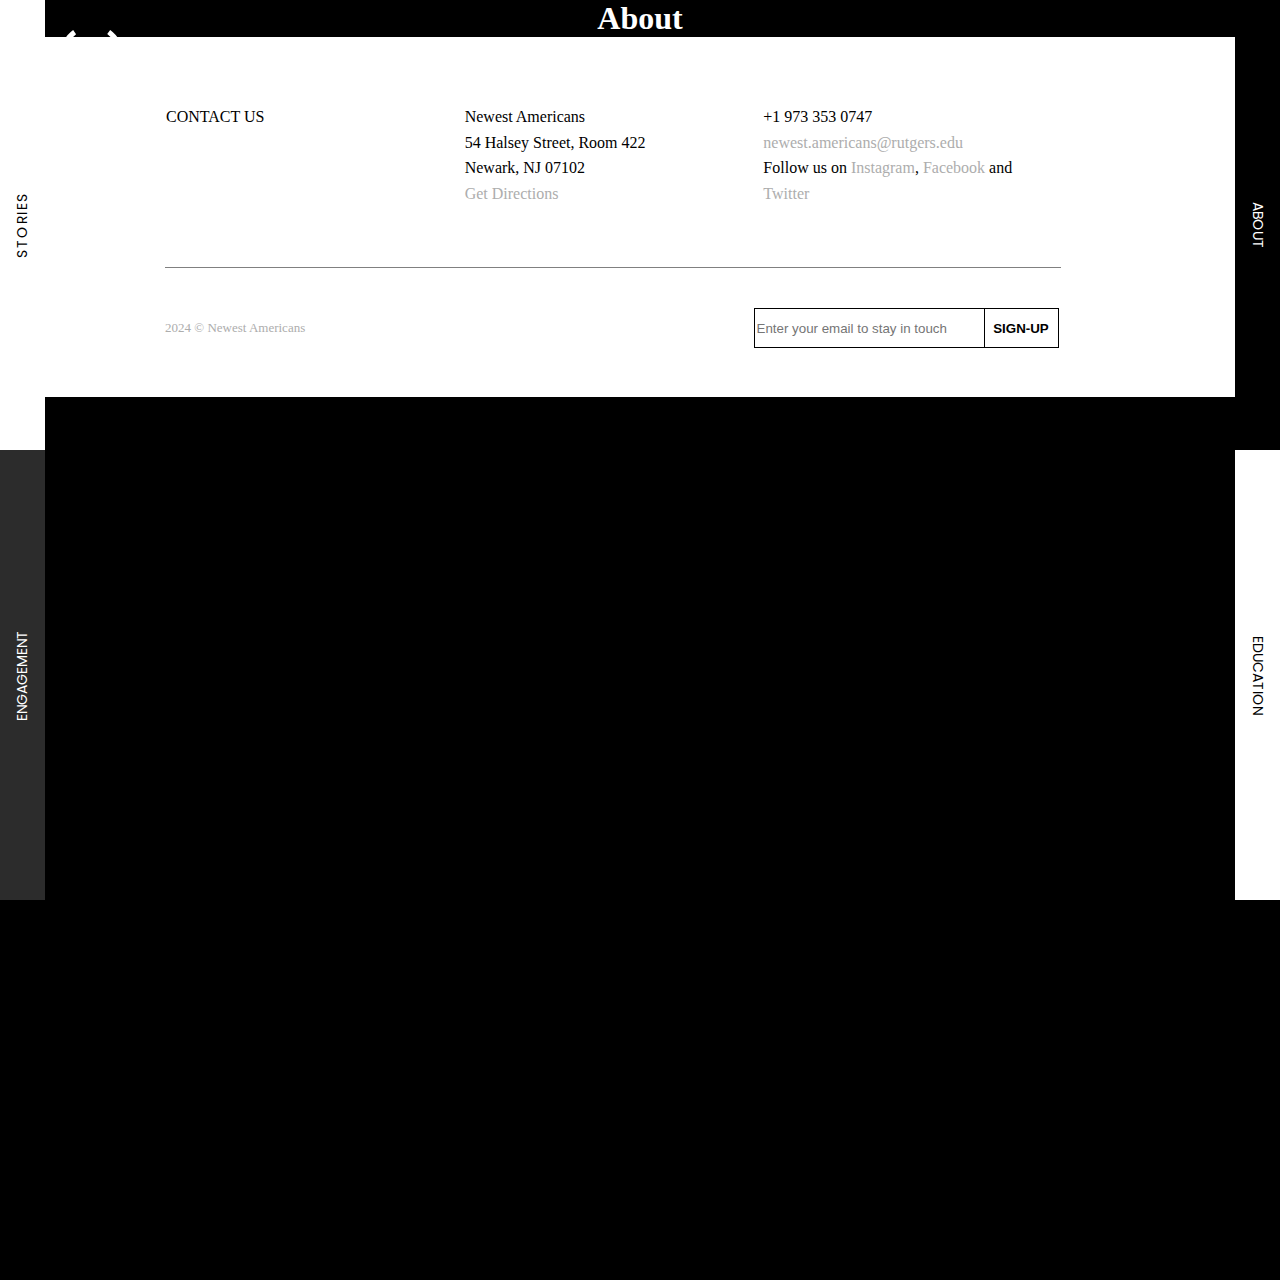
==== about.html @ 7ba8bd12 "added social media icons on 4 pages" ====
<!DOCTYPE html>
<html lang="en">
<head>
    <meta charset="UTF-8">
    <meta name="viewport" content="width=device-width, initial-scale=1.0">
    <link rel="preconnect" href="https://fonts.googleapis.com">
<link rel="preconnect" href="https://fonts.gstatic.com" crossorigin>
<link href="https://fonts.googleapis.com/css2?family=Geologica:wght@200&family=Poppins:wght@500&display=swap" rel="stylesheet">
    <link rel="stylesheet" href="about.css" />
    <title>About</title>
</head>
<body>
    <a href="index.html"><div class="branding"><svg xmlns="http://www.w3.org/2000/svg" viewBox="0 0 265 69">
        <path class="logo-fill" d="M13.32,34.41A28.54,28.54,0,0,0,20,52.54V34.08h0V30.72H13.32v3.39h0v.29Z"></path>
        <path class="logo-fill" d="M23.41,55.92a28.33,28.33,0,0,0,6.72,4.26V24H23.41Z"></path>
        <path class="logo-fill" d="M33.5,61.47a28.59,28.59,0,0,0,6.72,1.21V13.87H33.5Z"></path>
        <path class="logo-fill" d="M43.59,62.68a28.17,28.17,0,0,0,6.72-1.2V20.65H43.59Z"></path>
        <path class="logo-fill" d="M53.67,60.21A28.44,28.44,0,0,0,60.4,56V17.25H53.67Z"></path>
        <path class="logo-fill" d="M70.54,34.1H63.82V52.54a28.46,28.46,0,0,0,6.73-18.42C70.55,34,70.54,34.22,70.54,34.1Z"></path>
        <path class="logo-fill" d="M17.44.05a42,42,0,0,0-.05,68.1l3.93-5.45a35.29,35.29,0,0,1,0-57.21Z"></path>
        <path class="logo-fill" d="M66.51,0,62.59,5.45a35.28,35.28,0,0,1,0,57.3l3.92,5.45a42,42,0,0,0,0-68.2Z"></path>
        <polygon class="logo-fill site-title" points="98.93 16.5 100.99 20.44 106.3 30.09 110.28 30.09 110.28 6.02 105.62 6.02 105.62 19.83 103.66 15.89 98.5 6.02 94.19 6.02 94.19 30.09 98.93 30.09 98.93 16.5"></polygon>
        <polygon class="logo-fill site-title" points="129 25.57 120.76 25.57 120.76 19.54 126.43 19.54 126.43 15.63 120.76 15.63 120.76 10.36 129 10.36 129 6.02 115.59 6.02 115.59 30.09 129 30.09 129 25.57"></polygon>
        <polygon class="logo-fill site-title" points="149.71 21.78 146.82 6.02 142.81 6.02 139.77 21.78 137.17 6.02 132.03 6.02 137.06 30.09 141.65 30.09 144.61 16.03 147.47 30.09 152.09 30.09 157.15 6.02 152.38 6.02 149.71 21.78"></polygon>
        <polygon class="logo-fill site-title" points="174.21 25.57 165.97 25.57 165.97 19.54 171.65 19.54 171.65 15.63 165.97 15.63 165.97 10.36 174.21 10.36 174.21 6.02 160.8 6.02 160.8 30.09 174.21 30.09 174.21 25.57"></polygon>
        <path class="logo-fill site-title" d="M193.37,23.41c0-3.51-2.35-5.39-5.71-7.23-3.07-1.59-4.45-2.53-4.45-4.23a2.29,2.29,0,0,1,2.5-2.39,2.61,2.61,0,0,1,2.71,2.89v.76h4.66v-1c0-3.83-2.93-6.8-7.33-6.8-4.92,0-7.56,3.33-7.56,7s3.07,5.61,6,7.16,4.16,2.49,4.16,4.23a2.47,2.47,0,0,1-2.75,2.71c-1.88,0-2.89-1.08-2.89-3.11v-.79h-4.73v1.22c0,4.12,3,6.84,7.73,6.84S193.37,27.31,193.37,23.41Z"></path>
        <polygon class="logo-fill site-title" points="211.73 6.02 196.19 6.02 196.19 10.43 201.39 10.43 201.39 30.09 206.56 30.09 206.56 10.43 211.73 10.43 211.73 6.02"></polygon>
        <path class="logo-fill site-title" d="M99.83,38.44,94.19,62.51H99l1-4.77h5l1,4.77h5.17l-5.6-24.07Zm1,15.47,1.84-8.79,1.7,8.79Z"></path>
        <polygon class="logo-fill site-title" points="126.51 50.69 125.6 54.92 124.73 50.69 121.84 38.44 114.9 38.44 114.9 62.51 119.53 62.51 119.53 45.45 120.69 50.91 123.43 62.51 127.3 62.51 130.19 50.91 131.38 45.45 131.38 62.51 136.26 62.51 136.26 38.44 129.36 38.44 126.51 50.69"></polygon>
        <polygon class="logo-fill site-title" points="141.54 62.51 154.95 62.51 154.95 57.99 146.71 57.99 146.71 51.96 152.38 51.96 152.38 48.05 146.71 48.05 146.71 42.77 154.95 42.77 154.95 38.44 141.54 38.44 141.54 62.51"></polygon>
        <path class="logo-fill site-title" d="M174.54,54.74a4.06,4.06,0,0,0-3.22-4,3.84,3.84,0,0,0,3.11-4v-2.6c0-3.47-2.35-5.71-6.25-5.71H159.5V62.51h5.17V52.68h2.79A2.09,2.09,0,0,1,169.59,55V59c0,2.24.79,3.68,2.89,3.68h3.07V61.14a3.06,3.06,0,0,1-1-2.46ZM169.44,47a1.86,1.86,0,0,1-2.06,2.13h-2.71V42.49h2.93c1.34,0,1.84.75,1.84,1.95Z"></path>
        <rect class="logo-fill site-title" x="179.6" y="38.44" width="5.17" height="24.07"></rect>
        <path class="logo-fill site-title" d="M197.89,37.82c-5.1,0-8.06,3.29-8.06,7.45V55.68c0,4.15,3,7.44,8.06,7.44s7.59-3,7.59-7V53.76h-4.63V56a2.9,2.9,0,0,1-5.78.11V44.87a2.9,2.9,0,0,1,5.78.07v2.24h4.63V44.84C205.48,40.82,202.91,37.82,197.89,37.82Z"></path>
        <path class="logo-fill site-title" d="M213.86,38.44l-5.64,24.07h4.84l1-4.77h5l1,4.77h5.16l-5.6-24.07Zm1,15.47,1.85-8.79,1.7,8.79Z"></path>
        <polygon class="logo-fill site-title" points="240.35 52.24 238.4 48.3 233.23 38.44 228.93 38.44 228.93 62.51 233.66 62.51 233.66 48.92 235.72 52.86 241.04 62.51 245.01 62.51 245.01 38.44 240.35 38.44 240.35 52.24"></polygon>
        <path class="logo-fill site-title" d="M259.29,48.59c-3.07-1.59-4.45-2.53-4.45-4.22a2.29,2.29,0,0,1,2.5-2.39,2.61,2.61,0,0,1,2.71,2.89v.76h4.66v-1c0-3.83-2.93-6.79-7.34-6.79-4.91,0-7.55,3.32-7.55,7s3.07,5.6,6,7.16,4.16,2.49,4.16,4.23A2.47,2.47,0,0,1,257.19,59c-1.88,0-2.89-1.09-2.89-3.11v-.8h-4.73v1.23c0,4.12,3,6.83,7.73,6.83s7.7-3.39,7.7-7.3C265,52.32,262.65,50.44,259.29,48.59Z"></path>
    </svg></div></a>
    <div class="social">
        <div>
            <svg class='social-svg' xmlns="http://www.w3.org/2000/svg" xmlns:xlink="http://www.w3.org/1999/xlink" x="0px" y="0px"
	         viewBox="0 0 56.7 56.7">
            <g>
	        <path d="M28.2,16.7c-7,0-12.8,5.7-12.8,12.8s5.7,12.8,12.8,12.8S41,36.5,41,29.5S35.2,16.7,28.2,16.7z M28.2,37.7
		    c-4.5,0-8.2-3.7-8.2-8.2s3.7-8.2,8.2-8.2s8.2,3.7,8.2,8.2S32.7,37.7,28.2,37.7z" fill=""/>
	        <circle cx="41.5" cy="16.4" r="2.9"/>
	        <path d="M49,8.9c-2.6-2.7-6.3-4.1-10.5-4.1H17.9c-8.7,0-14.5,5.8-14.5,14.5v20.5c0,4.3,1.4,8,4.2,10.7c2.7,2.6,6.3,3.9,10.4,3.9
		    h20.4c4.3,0,7.9-1.4,10.5-3.9c2.7-2.6,4.1-6.3,4.1-10.6V19.3C53,15.1,51.6,11.5,49,8.9z M48.6,39.9c0,3.1-1.1,5.6-2.9,7.3
		    s-4.3,2.6-7.3,2.6H18c-3,0-5.5-0.9-7.3-2.6C8.9,45.4,8,42.9,8,39.8V19.3c0-3,0.9-5.5,2.7-7.3c1.7-1.7,4.3-2.6,7.3-2.6h20.6
		    c3,0,5.5,0.9,7.3,2.7c1.7,1.8,2.7,4.3,2.7,7.2V39.9L48.6,39.9z"/>
            </g>
            </svg>

        </div>
        <div>
            <svg class='social-svg' xmlns="http://www.w3.org/2000/svg" x="0px" y="0px" width="30" height="30" viewBox="0 0 30 30">
                <path d="M28,6.937c-0.957,0.425-1.985,0.711-3.064,0.84c1.102-0.66,1.947-1.705,2.345-2.951c-1.03,0.611-2.172,1.055-3.388,1.295 c-0.973-1.037-2.359-1.685-3.893-1.685c-2.946,0-5.334,2.389-5.334,5.334c0,0.418,0.048,0.826,0.138,1.215 c-4.433-0.222-8.363-2.346-10.995-5.574C3.351,6.199,3.088,7.115,3.088,8.094c0,1.85,0.941,3.483,2.372,4.439 c-0.874-0.028-1.697-0.268-2.416-0.667c0,0.023,0,0.044,0,0.067c0,2.585,1.838,4.741,4.279,5.23 c-0.447,0.122-0.919,0.187-1.406,0.187c-0.343,0-0.678-0.034-1.003-0.095c0.679,2.119,2.649,3.662,4.983,3.705 c-1.825,1.431-4.125,2.284-6.625,2.284c-0.43,0-0.855-0.025-1.273-0.075c2.361,1.513,5.164,2.396,8.177,2.396 c9.812,0,15.176-8.128,15.176-15.177c0-0.231-0.005-0.461-0.015-0.69C26.38,8.945,27.285,8.006,28,6.937z"></path>
            </svg>
        </div>
        <div>
            <svg class='social-svg' xmlns="http://www.w3.org/2000/svg" x="0px" y="0px" width="30" height="30" viewBox="0 0 50 50">
                <path d="M41,4H9C6.24,4,4,6.24,4,9v32c0,2.76,2.24,5,5,5h32c2.76,0,5-2.24,5-5V9C46,6.24,43.76,4,41,4z M37,19h-2c-2.14,0-3,0.5-3,2 v3h5l-1,5h-4v15h-5V29h-4v-5h4v-3c0-4,2-7,6-7c2.9,0,4,1,4,1V19z"></path>
            </svg>
        </div>
        <div>
            <svg class='social-svg' xmlns="http://www.w3.org/2000/svg" x="0px" y="0px" width="30" height="30" viewBox="0 0 50 50">
                <path d="M 21 3 C 11.601563 3 4 10.601563 4 20 C 4 29.398438 11.601563 37 21 37 C 24.355469 37 27.460938 36.015625 30.09375 34.34375 L 42.375 46.625 L 46.625 42.375 L 34.5 30.28125 C 36.679688 27.421875 38 23.878906 38 20 C 38 10.601563 30.398438 3 21 3 Z M 21 7 C 28.199219 7 34 12.800781 34 20 C 34 27.199219 28.199219 33 21 33 C 13.800781 33 8 27.199219 8 20 C 8 12.800781 13.800781 7 21 7 Z"></path>
                </svg>
        </div>
        <div>
            <svg class='social-svg' viewBox="0 0 100 80" width="30" height="30">
                <rect width="100" height="20"></rect>
                <rect y="30" width="100" height="20"></rect>
                <rect y="60" width="100" height="20"></rect>
              </svg>
        </div>
    </div>
    <nav class="nav-left">
        <a class='aTab-hover' id='greyAside' href="engagement.html"><span class="side-text">Engagement</span></a>
        <a class='aTab-hover' href="stories.html"><span class="side-text">Stories</span></a>
    </nav>
    <nav class="nav-right">
        <a class='aTab-hover' href="about.html"><span class="side-text">About</span></a>
        <a class='aTab-hover' href="education.html"><span class="side-text">Education</span></a>
    </nav>
    <h1>About</h1>
    <footer>
        <div id="upper">
            <div><p class="upperText" id="contact">Contact Us</p></div>
            <div><p class="upperText">Newest Americans<br>54 Halsey Street, Room 422<br>Newark, NJ 07102<br><span class="footerLight">Get Directions</span></p></div>
            <div><p class="upperText">+1 973 353 0747<br><span class='footerLight'>newest.americans@rutgers.edu</span><br>Follow us on <span class="footerLight">Instagram</span>, <span class="footerLight">Facebook</span> and <span class="footerLight">Twitter</span></p></div>
        </div>
        <div id="lower">
            <p>2024 &copy; Newest Americans</p>
            <div class="inlineFooter">
                <input type="text" placeholder="Enter your email to stay in touch">
                <button type="button">Sign-up</button>
            </div>
        </div>
</footer>
</body>
</html>
---- about.css ----
html{
    padding:0;
    margin:0;
}

body{
    text-align:center;
    margin:0;
    padding:0;
    background-color: black;
}

h1{
    margin:0;
    color:white;
}

/* ------------------------------------   Logo ----------------------------------------------------------- */
.branding{
    width:200px;
    height:1250px;
    position:absolute;
    left:60px;
    top:30px;
}

svg{
    opacity:1;
    cursor:pointer;
    transition:1s;
    fill: white;
    /* mix-blend-mode: difference; */
}

.site-title{
    opacity:0;
    transition:.5s ease-in-out;
}

svg:hover > .site-title {
    display:block;
    opacity:1;
}

/* ---------------------------------------  Side Nav Tabs --------------------------------------------------*/

nav{
    position:fixed;
    display:flex;
    align-items:center;
    justify-content:center;
    width:45px;
    height:100%;
}
nav > a:nth-child(1){
    background:black;
    color:white;
}


.side-text{
    writing-mode: vertical-lr;
    /* border:1px solid red; */
    text-align: center;
    white-space:nowrap;
    text-transform: uppercase;
    font-size:14px;
    font-family:'Poppins', sans-serif;
    transition:.25s ease-out;
    letter-spacing: normal;
}

.aTab-hover:hover > .side-text{
    letter-spacing: 1.5px;
}

.nav-left{ 
    /* background:green; */
    flex-direction:column-reverse;
}

.nav-left > a > .side-text{
    transform: rotate(180deg);
}

.nav-right > a > .side-text{
    transform: rotate(0deg);
}


.nav-left > a, .nav-right > a{
    height:50%;
    width:100%;
    background:white;
    color:black;
    display:flex;
    align-items:center;
    justify-content:center;
    text-decoration: none;
}

.nav-right{
    /* background:blue; */
    flex-direction:column;
    right:0;
}

#greyAside{
    background:rgb(44, 44, 44);
}

/* ----------------------------------   Social Media Divs ------------------------------------------------*/

.social{
    position:absolute;
    /* z-index: 0;
    isolation:isolate; */
    display:flex;
    justify-content: space-between;
    flex-direction:row;
    right:80px;
    /* border:solid 1px green; */
    width:130px;
    padding:0;
    top:40px;
    background:none;
}

.social > div{
    /* border: 1px blue dashed; */
    list-style-type:none;
    width:25px;
    height:25px;
    cursor:pointer;
    /* background:red; */
}

.social-svg{
    /* border:yellow solid 1px; */
    position:fixed;
    z-index:1;
    width:25px;
    height:25px;
    /* background:green; */
    transform:translateX(-50%);
}


.social > div:nth-child(4){
    margin-left:20px;
    /* background:white; */
}

.social > div:nth-child(5){
    /* background:red; */
    display:none;
}


/*-----------------------------------------------------------------Footer-----------------------------------------------------*/
footer{
    background:white;
    width:100%;
    height:360px;
}

#upper{
    position:relative;
    /* background:red;
    border:1px green solid; */
    width:70%;
    height:130px;
    top:50px;
    left:165px;
    display:flex;
    flex-direction:row;
    justify-content: space-between;   
}

#upper > div{
    /* background:green; */
    width:100%;
    height:100%;
    border:white solid 1px;
}

.upperText{
    text-align: left;
    font-size:16px;
    line-height: 1.6;
}

#contact{
    text-transform: uppercase;
}

.footerLight{
    color:rgb(173, 173, 173);
}

#lower{
    height:120px;
    position:relative;
    top:100px;
    width:70%;
    display:flex;
    left:165px;
    align-items: center;
    border-top:solid 1px grey;
    justify-content: space-between;
}

#lower > p{
    font-size:13px;
    color:rgb(173, 173, 173);
}

.inlineFooter{
    border:none;
    width:310px;
    height:40px;
    padding:0;
    font-size:0;
}

input[type='text']{
    /* background:green; */
    height:36px;
    width:225px;
    border: solid 1px black;
    vertical-align: top;
    border-right:none;
}

.inlineFooter > button{
    height:40px;
    border-radius:0;
    background:white;
    cursor:pointer;
    box-shadow: none;
    border:none;
    border:1px solid black;
    width:75px;
    text-transform: uppercase;
    font-weight:bold;
    vertical-align: top; 
    transition-duration: .4s;
}

.inlineFooter > button:hover{
    color:white;
    background:black;
}

/* ---------------- Still need to figure out mobile sizing for section two ------------------- */
@media screen and (max-width:1199px){
    .mainHeadline{
        font-size:85px;
        /* border:green dashed 2px; */
        top:300px;
    }
}

@media screen and (max-width: 959px) {
    .mainHeadline{
        font-size:70px;
        /* border:blue solid 1px; */
        top:270px;
    }
    .subHeading{
        font-size:60px;
    }
    nav{
        display:none;
    }

    .social > div:nth-child(5){
        display:block;
    }
    .social{
        width:200px;
    }
}

@media screen and (max-width: 767px){
    .mainHeadline{
        font-size:50px;
        left:12%;
        line-height:50px;
        width:72%;
    }
    .subHeading{
        font-size:50px;
    }
}

@media screen and (max-width: 599px){
    .mainHeadline{
        font-size:35px;
        left:12%;
        line-height:35px;
        width:71%;
        top:330px;
    }
    .subHeading{
        font-size:50px;
        font-size:35px;
    }
}

@media screen and (max-width:300px) {
    .mainHeadline{
        left:10%;
        /* need to figure out how to make the text group be in center as page width links past it. */
    }
    
}
/* @media screen and (max-width: 450px) {
    #two{
        background-size:1460px 800px;
    }
} */
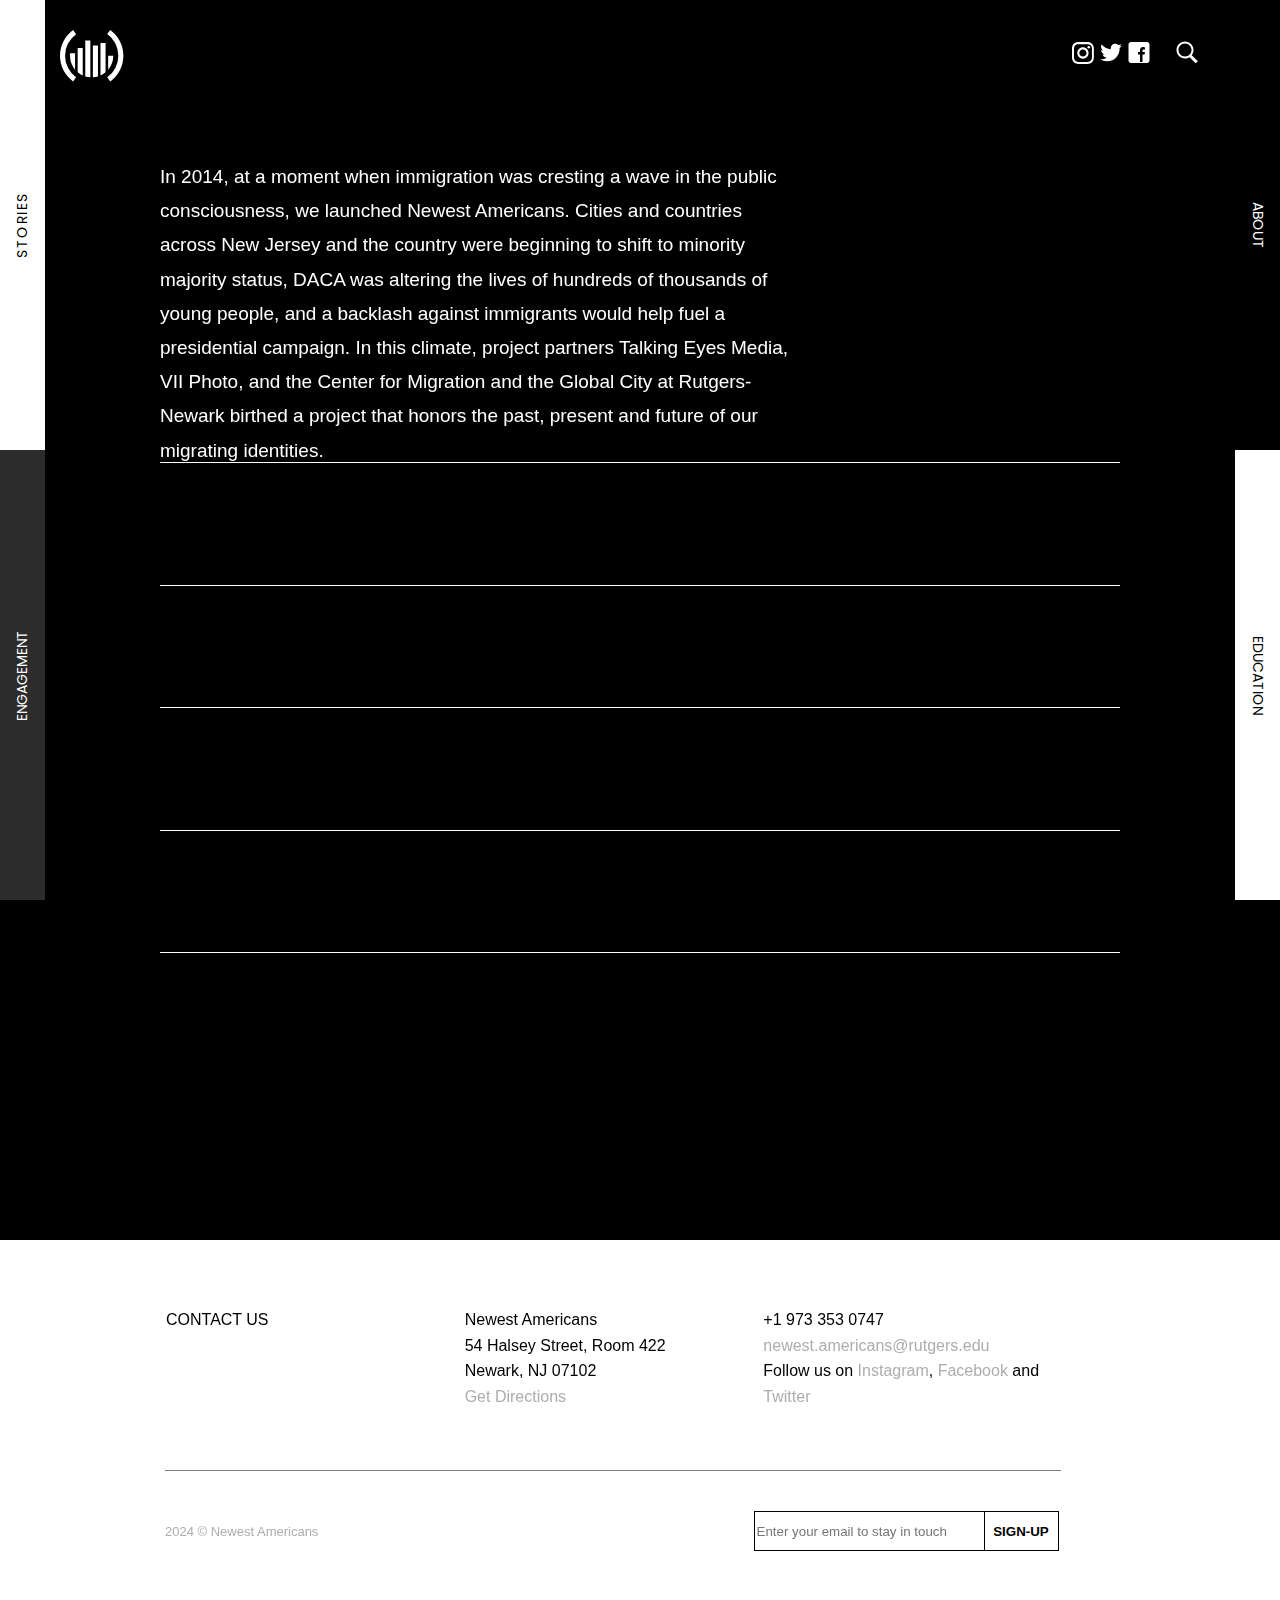
==== commit fa9f50cc: "started on about page" ====
--- a/about.html
+++ b/about.html
@@ -82,7 +82,22 @@
         <a class='aTab-hover' href="about.html"><span class="side-text">About</span></a>
         <a class='aTab-hover' href="education.html"><span class="side-text">Education</span></a>
     </nav>
-    <h1>About</h1>
+    <main>
+        <section>
+            <div id="soloTextSection">
+                <p id="soloText">In 2014, at a moment when immigration was cresting a wave in the public consciousness, we launched Newest Americans.
+                    Cities and countries across New Jersey and the country were beginning to shift to minority majority status, DACA was altering the lives of hundreds of thousands of young people, and a backlash against immigrants would help fuel a presidential campaign. 
+                    In this climate, project partners Talking Eyes Media, VII Photo, and the Center for Migration and the Global City at Rutgers-Newark birthed a project that honors the past, present and future of our migrating identities. </p>
+            </div>
+            <div class="aboutFlex">
+                <div></div>
+                <div></div>
+                <div></div>
+                <div></div>
+                <div></div>
+            </div>
+        </section>
+    </main>
     <footer>
         <div id="upper">
             <div><p class="upperText" id="contact">Contact Us</p></div>
--- a/about.css
+++ b/about.css
@@ -1,6 +1,7 @@
 html{
     padding:0;
     margin:0;
+    font-family:'aktiv-grotesk', 'helvetica','Arial Narrow', 'sans-serif';
 }
 
 body{
@@ -19,7 +20,7 @@
 .branding{
     width:200px;
     height:1250px;
-    position:absolute;
+    position:fixed;
     left:60px;
     top:30px;
 }
@@ -156,10 +157,56 @@
     display:none;
 }
 
+/*---------------------------------------- Main ----------------------------------------------------*/
+main{
+    height:1200px;
+    position:relative;
+    top:160px;
+}
+
+section{
+    position:relative;
+    height:1000px;
+    /* border:red solid 1px; */
+    /* width:78%;
+    left:150px; */
+    /* margin:0 auto; */
+    width:calc(100% - 320px);
+    margin: 0 auto;
+}
+
+#soloTextSection{
+    /* background:green; */
+    width:66%;
+    /* border:yellow solid 1px; */
+    height:300px;
+}
+#soloText{
+    /* background:blue; */
+    color:white;
+    font-size:19px;
+    line-height:1.8;
+    text-align: left;
+    margin-top:0;  /*to be adjusted*/
+}
+
+.aboutFlex{
+    /* border: red solid 1px; */
+    display:flex;
+    flex-direction: column;
+    margin-top:2px;
+}
+
+.aboutFlex > div{
+    border-top:white 1px solid;
+    width:100%;
+    height:121.5px;
+}
 
 /*-----------------------------------------------------------------Footer-----------------------------------------------------*/
 footer{
     background:white;
+    margin-top:40px;
     width:100%;
     height:360px;
 }
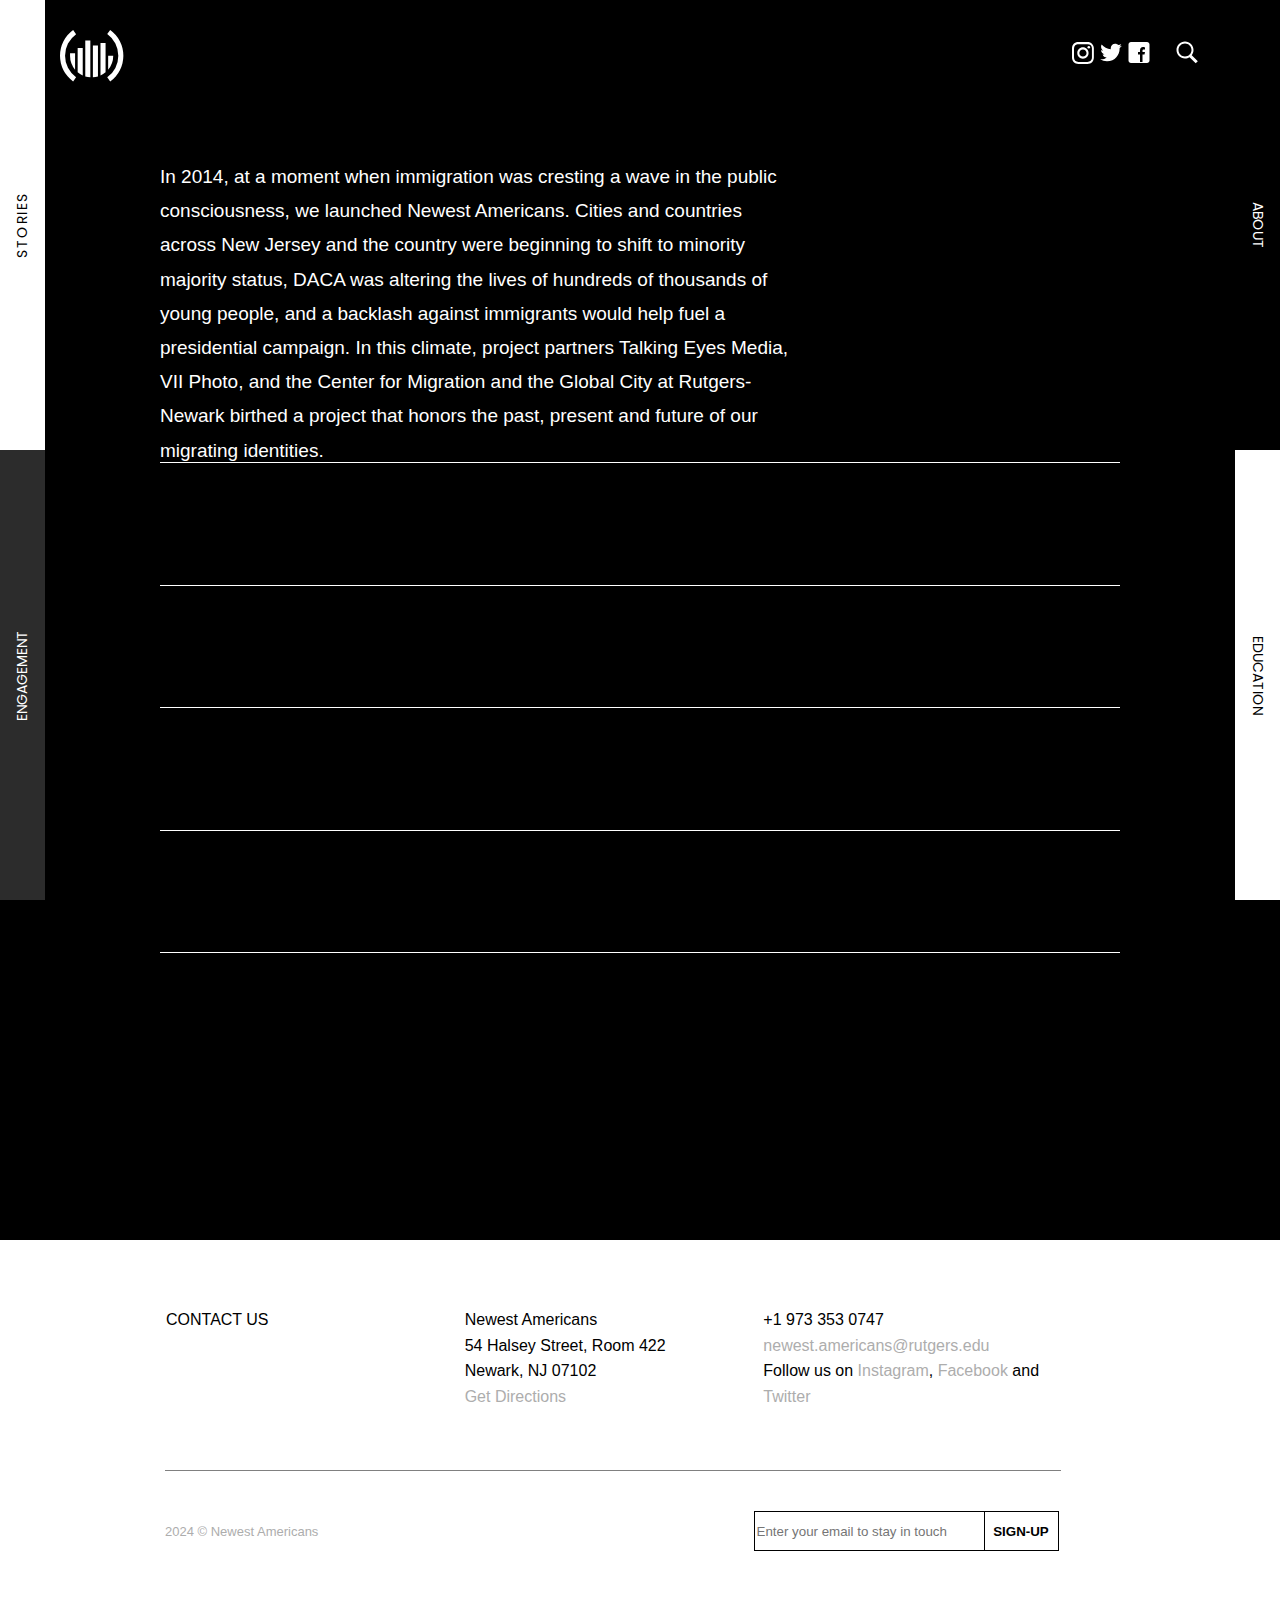
==== commit bf026cc3: "figured out how to make nav bars and logo in about page clickable" ====
--- a/about.html
+++ b/about.html
@@ -7,7 +7,7 @@
 <link rel="preconnect" href="https://fonts.gstatic.com" crossorigin>
 <link href="https://fonts.googleapis.com/css2?family=Geologica:wght@200&family=Poppins:wght@500&display=swap" rel="stylesheet">
     <link rel="stylesheet" href="about.css" />
-    <title>About</title>
+    <title>About | Newest American - not actual</title>
 </head>
 <body>
     <a href="index.html"><div class="branding"><svg xmlns="http://www.w3.org/2000/svg" viewBox="0 0 265 69">
--- a/about.css
+++ b/about.css
@@ -19,7 +19,7 @@
 /* ------------------------------------   Logo ----------------------------------------------------------- */
 .branding{
     width:200px;
-    height:1250px;
+    height:60px;
     position:fixed;
     left:60px;
     top:30px;
@@ -161,7 +161,8 @@
 main{
     height:1200px;
     position:relative;
-    top:160px;
+    /*Unless I make z-index -1, relative positioning makes the nav and logo svg unclicable*/
+    z-index:-1;
 }
 
 section{
@@ -173,6 +174,7 @@
     /* margin:0 auto; */
     width:calc(100% - 320px);
     margin: 0 auto;
+    top:160px;
 }
 
 #soloTextSection{
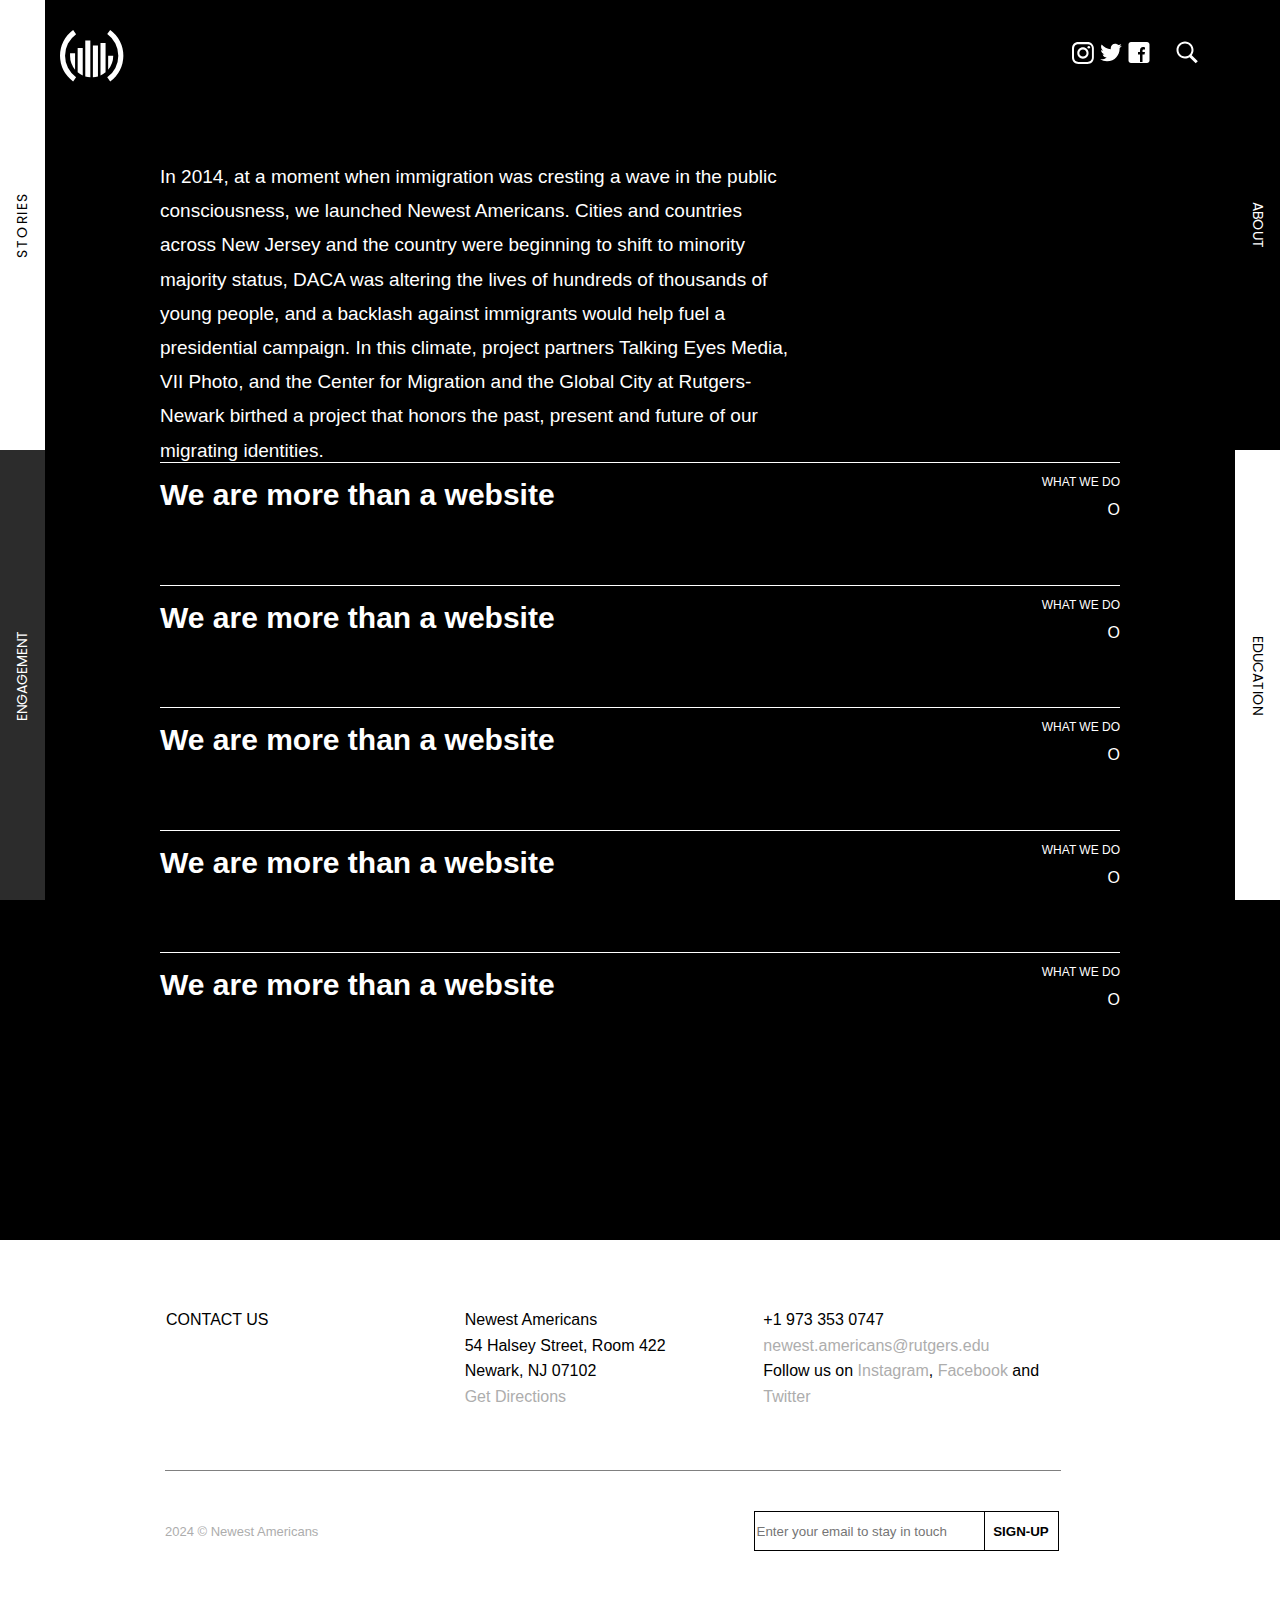
==== commit 2e4f05d8: "updated about page" ====
--- a/about.html
+++ b/about.html
@@ -90,11 +90,26 @@
                     In this climate, project partners Talking Eyes Media, VII Photo, and the Center for Migration and the Global City at Rutgers-Newark birthed a project that honors the past, present and future of our migrating identities. </p>
             </div>
             <div class="aboutFlex">
-                <div></div>
-                <div></div>
-                <div></div>
-                <div></div>
-                <div></div>
+                <div class="textBlock">
+                    <div><h2>We are more than a website</h2></div>
+                    <div class="rightSide"><p>What We Do</p><div>O</div></div>
+                </div>
+                <div class="textBlock">
+                    <div><h2>We are more than a website</h2></div>
+                    <div class="rightSide"><p>What We Do</p><div>O</div></div>
+                </div>
+                <div class="textBlock">
+                    <div><h2>We are more than a website</h2></div>
+                    <div class="rightSide"><p>What We Do</p><div>O</div></div>
+                </div>
+                <div class="textBlock">
+                    <div><h2>We are more than a website</h2></div>
+                    <div class="rightSide"><p>What We Do</p><div>O</div></div>
+                </div>
+                <div class="textBlock">
+                    <div><h2>We are more than a website</h2></div>
+                    <div class="rightSide"><p>What We Do</p><div>O</div></div>
+                </div>
             </div>
         </section>
     </main>
@@ -112,5 +127,6 @@
             </div>
         </div>
 </footer>
+<script src="navScript.js"></script>
 </body>
 </html>--- a/about.css
+++ b/about.css
@@ -9,6 +9,7 @@
     margin:0;
     padding:0;
     background-color: black;
+    
 }
 
 h1{
@@ -52,6 +53,7 @@
     justify-content:center;
     width:45px;
     height:100%;
+    transition: transform 0.3s ease-in-out;
 }
 nav > a:nth-child(1){
     background:black;
@@ -197,12 +199,28 @@
     display:flex;
     flex-direction: column;
     margin-top:2px;
-}
-
-.aboutFlex > div{
+    width:100%;
+    color:white;
+}
+
+
+.textBlock{
+    display:flex;
+    justify-content: space-between;
     border-top:white 1px solid;
-    width:100%;
     height:121.5px;
+}
+
+.textBlock > div > h2{
+    font-size:30px;
+    margin-top:15px;
+}
+.rightSide{
+    text-align: right;
+}
+.rightSide > p{
+    font-size:12px;
+    text-transform: uppercase;
 }
 
 /*-----------------------------------------------------------------Footer-----------------------------------------------------*/
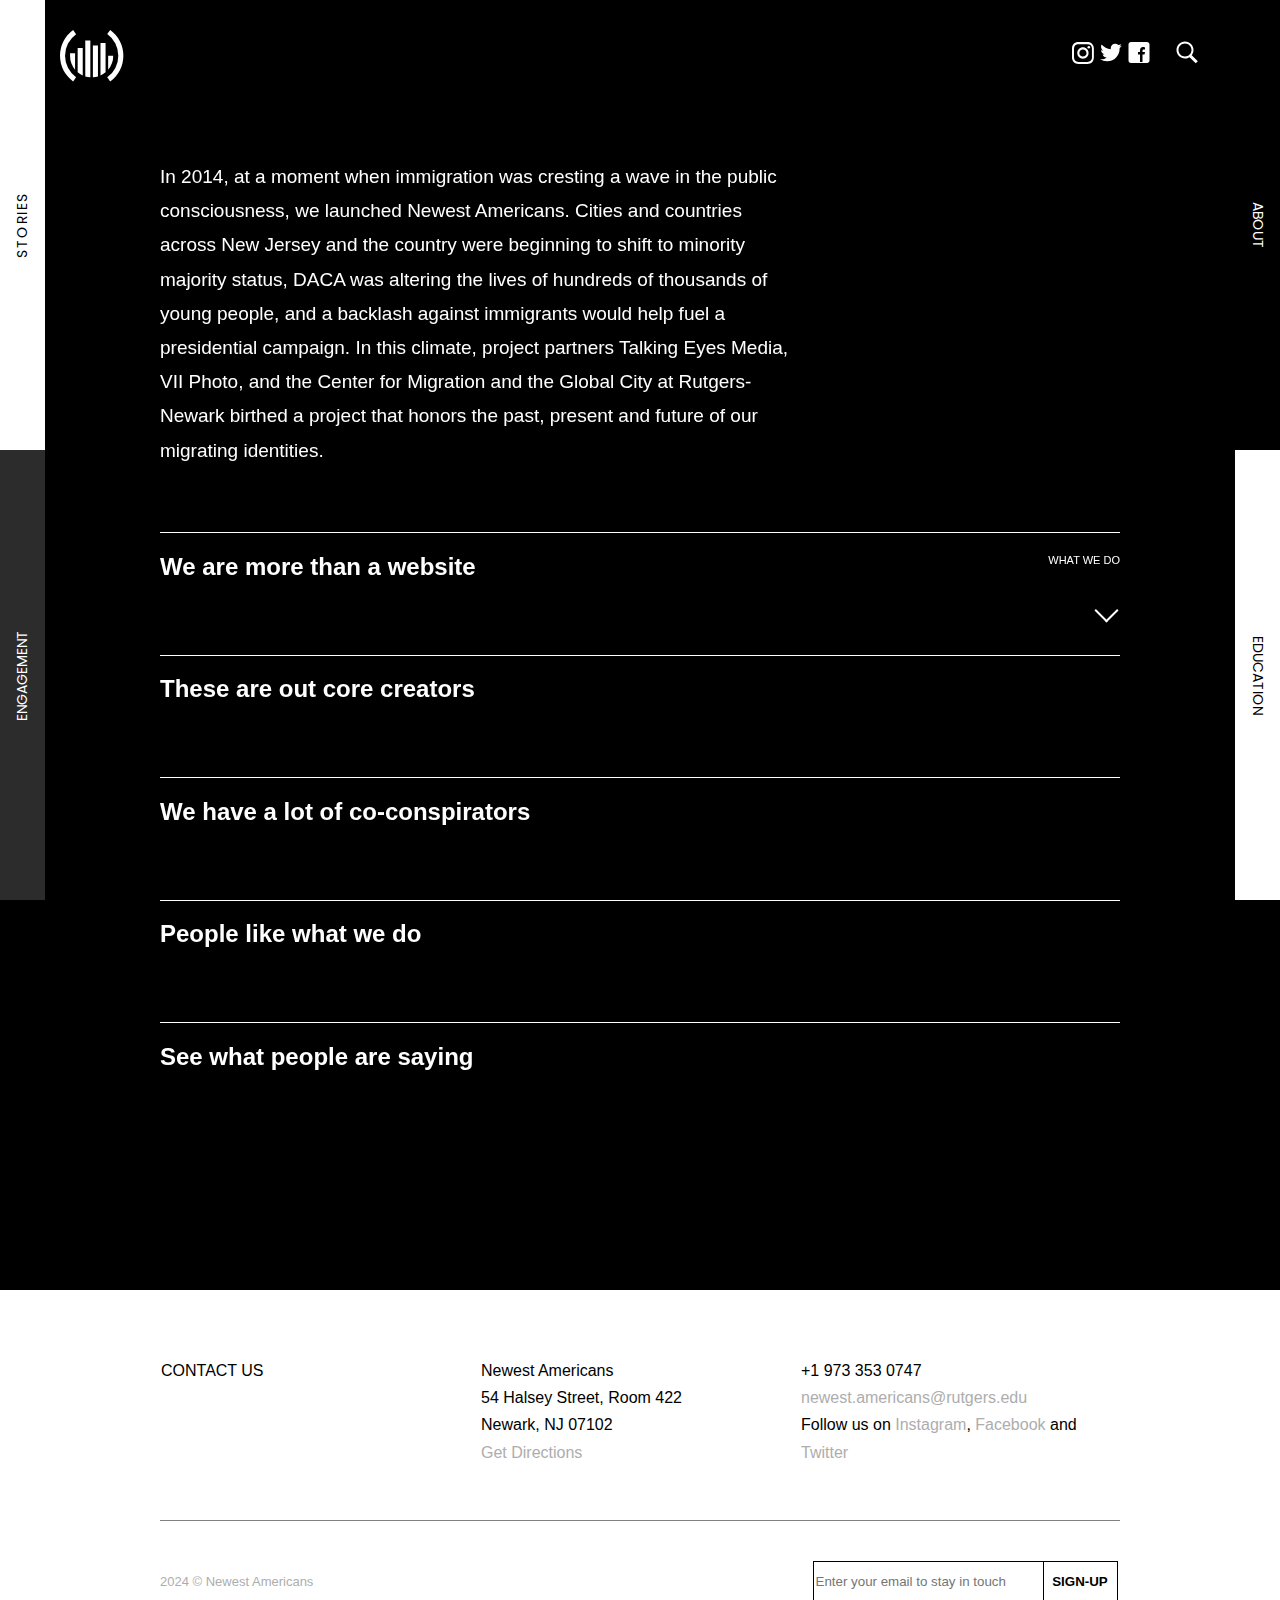
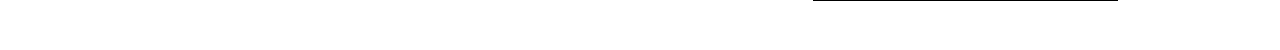
==== commit c178601d: "worked on about page, but got video on about and font sizing on about and stories to do" ====
--- a/about.html
+++ b/about.html
@@ -90,25 +90,43 @@
                     In this climate, project partners Talking Eyes Media, VII Photo, and the Center for Migration and the Global City at Rutgers-Newark birthed a project that honors the past, present and future of our migrating identities. </p>
             </div>
             <div class="aboutFlex">
-                <div class="textBlock">
-                    <div><h2>We are more than a website</h2></div>
-                    <div class="rightSide"><p>What We Do</p><div>O</div></div>
+                <div class="textBlock"id="blockOne">
+                    <div class="headerBlock">
+                        <div><h2 class="blockTitle">We are more than a website</h2></div>
+                        <div class="rightSide"><p>What We Do</p><div id="arrow"></div></div>
+                    </div>
+                    <div class="hiddenFlex">
+                        <div>
+                            <p>We are a multimedia collaboratory of journalists, media-makers, artists, faculty and students telling me the stories that radiate from the most diverse university in the nation and the global city of Newark, NJ.</p>
+                            <p>Newest Americans produces multimedia stories, gallery and muesum exhibits, educational curriculum, interactive experiences and public history programming.</p>
+                            <p>Got two minutes? Watch the video on the right for a taste of what we do.</p>
+                        </div>
+                        <div>N/A</div>
+                    </div>
+                </div>
+                <div class="textBlock other">
+                    <div class="headerBlock">
+                    <div><h2 class="blockTitle">These are out core creators</h2></div>
+                    <div class="rightSide"></div>
+                </div>
                 </div>
                 <div class="textBlock">
-                    <div><h2>We are more than a website</h2></div>
-                    <div class="rightSide"><p>What We Do</p><div>O</div></div>
+                    <div class="headerBlock">
+                    <div><h2 class="blockTitle">We have a lot of co-conspirators</h2></div>
+                    <div class="rightSide"></div>
+                    </div>
                 </div>
                 <div class="textBlock">
-                    <div><h2>We are more than a website</h2></div>
-                    <div class="rightSide"><p>What We Do</p><div>O</div></div>
+                    <div class="headerBlock">
+                    <div><h2 class="blockTitle">People like what we do</h2></div>
+                    <div class="rightSide"></div>
+                </div>
                 </div>
                 <div class="textBlock">
-                    <div><h2>We are more than a website</h2></div>
-                    <div class="rightSide"><p>What We Do</p><div>O</div></div>
+                    <div class="headerBlock">
+                    <div><h2 class="blockTitle">See what people are saying</h2></div>
+                    <div class="rightSide"></div>
                 </div>
-                <div class="textBlock">
-                    <div><h2>We are more than a website</h2></div>
-                    <div class="rightSide"><p>What We Do</p><div>O</div></div>
                 </div>
             </div>
         </section>
@@ -127,6 +145,6 @@
             </div>
         </div>
 </footer>
-<script src="navScript.js"></script>
+<script src="about.js"></script>
 </body>
 </html>--- a/about.css
+++ b/about.css
@@ -24,6 +24,7 @@
     position:fixed;
     left:60px;
     top:30px;
+    z-index:2;
 }
 
 svg{
@@ -31,6 +32,7 @@
     cursor:pointer;
     transition:1s;
     fill: white;
+    
     /* mix-blend-mode: difference; */
 }
 
@@ -54,6 +56,7 @@
     width:45px;
     height:100%;
     transition: transform 0.3s ease-in-out;
+    z-index:2;
 }
 nav > a:nth-child(1){
     background:black;
@@ -163,13 +166,15 @@
 main{
     height:1200px;
     position:relative;
+    transition: height 0.8s, height 0.3s;
     /*Unless I make z-index -1, relative positioning makes the nav and logo svg unclicable*/
-    z-index:-1;
+    z-index:1;
+    padding-bottom:50px;
 }
 
 section{
     position:relative;
-    height:1000px;
+    /* height:100%; */
     /* border:red solid 1px; */
     /* width:78%;
     left:150px; */
@@ -177,6 +182,8 @@
     width:calc(100% - 320px);
     margin: 0 auto;
     top:160px;
+    z-index:1;
+    padding-bottom:50px;
 }
 
 #soloTextSection{
@@ -196,32 +203,107 @@
 
 .aboutFlex{
     /* border: red solid 1px; */
+    height:607.5px;
     display:flex;
     flex-direction: column;
     margin-top:2px;
     width:100%;
     color:white;
+    
 }
 
 
 .textBlock{
-    display:flex;
-    justify-content: space-between;
     border-top:white 1px solid;
     height:121.5px;
+    transition: color .3s ease;
+    position:relative;
+    z-index:2;
+}
+
+.other{
+    z-index:8;
+}
+
+.headerBlock{
+    display:flex;
+    justify-content: space-between;
+    margin-bottom:55px;
+}
+
+#blockOne{
+    /* background:green; */
+    height:121.5px;
+    transition: height 0.8s, border 0.3s;
+    /* height:520px; */
+}
+
+.hiddenFlex{
+    /* background:red; */
+    position:relative;
+    width:100%;
+    height:400px;
+    top:0px;
+    z-index:-3;
+    display:flex;
+    visibility:hidden;
+}
+
+.hiddenFlex > div{
+    width:50%;
+    /* border:blue 1px solid; */
+    line-height:1.6;
+    text-align:left;
+}
+
+.textBlock .blockTitle {
+    transition: color 0.3s ease; /* Move the transition property to .blockTitle */
+}
+
+.textBlock:hover .blockTitle{
+    color:rgb(255, 0, 55);
 }
 
 .textBlock > div > h2{
     font-size:30px;
     margin-top:15px;
 }
+#arrow{
+    border: 2px solid white;
+    width:15px;
+    height:15px;
+    position:relative;
+    border-top:none;
+    border-left:none;
+    right:5px;
+    top:35px;
+    transform: rotate(45deg);
+    transform-origin: center;
+    transition: transform 0.3s, border 0.3s;
+    z-index:2;
+    cursor:pointer;
+}
+
+/* .xBox{
+    border: 1px solid green;
+    color:white;
+    height:15px;
+    width:15px;
+} */
 .rightSide{
     text-align: right;
+    display:flex;
+    flex-direction: column;
+    align-items:end;
+    
 }
 .rightSide > p{
-    font-size:12px;
+    font-size:11px;
     text-transform: uppercase;
-}
+    position:relative;
+    top:10px;
+}
+
 
 /*-----------------------------------------------------------------Footer-----------------------------------------------------*/
 footer{
@@ -235,10 +317,10 @@
     position:relative;
     /* background:red;
     border:1px green solid; */
-    width:70%;
+    width:calc(100% - 320px);
     height:130px;
     top:50px;
-    left:165px;
+    margin: 0 auto;
     display:flex;
     flex-direction:row;
     justify-content: space-between;   
@@ -254,7 +336,7 @@
 .upperText{
     text-align: left;
     font-size:16px;
-    line-height: 1.6;
+    line-height: 1.7;
 }
 
 #contact{
@@ -269,9 +351,9 @@
     height:120px;
     position:relative;
     top:100px;
-    width:70%;
-    display:flex;
-    left:165px;
+    width:calc(100% - 320px);
+    display:flex;
+    margin: 0 auto;
     align-items: center;
     border-top:solid 1px grey;
     justify-content: space-between;
@@ -319,24 +401,50 @@
     background:black;
 }
 
-/* ---------------- Still need to figure out mobile sizing for section two ------------------- */
-@media screen and (max-width:1199px){
-    .mainHeadline{
-        font-size:85px;
-        /* border:green dashed 2px; */
-        top:300px;
+/* ---------------- Mobile Responsive ------------------- */
+@media screen and (max-width:1494px){
+    #soloTextSection{
+        height:330px;
+    }
+}
+
+@media screen and (max-width:1333px){
+    #soloTextSection{
+        height:370px;
+    }
+}
+
+@media screen and (max-width:1208px){
+    #soloTextSection{
+        height:405px;
+    }
+}
+
+@media screen and (max-width:1143px){
+    #soloTextSection{
+        height:440px;
+    }
+}
+
+@media screen and (max-width:1056px){
+    #soloTextSection{
+        height:473px;
+    }
+}
+
+@media screen and (max-width:1056px){
+    #soloTextSection{
+        height:507px;
+    }
+}
+
+@media screen and (max-width:969px){
+    #soloTextSection{
+        height:542px;
     }
 }
 
 @media screen and (max-width: 959px) {
-    .mainHeadline{
-        font-size:70px;
-        /* border:blue solid 1px; */
-        top:270px;
-    }
-    .subHeading{
-        font-size:60px;
-    }
     nav{
         display:none;
     }
@@ -347,40 +455,81 @@
     .social{
         width:200px;
     }
-}
+    main{
+        width:100%;
+        height:1550px;
+        /* at bordeline between with/without side navs; To decrease at higher pixel widths; can increase by 100px? (1880px - 2280px) */
+    }
+    section{
+        position:relative;
+        
+        /* border:red solid 1px; */
+        width:calc(100% - 65px);
+        margin: 0 auto;
+        top:100px;
+    }
+    #lower, #upper{
+        width:calc(100% - 75px);
+    }
+}
+
+@media screen and (max-width: 910px){
+    main{
+        height:1510px;
+    }
+    }
 
 @media screen and (max-width: 767px){
-    .mainHeadline{
-        font-size:50px;
-        left:12%;
-        line-height:50px;
-        width:72%;
-    }
-    .subHeading{
-        font-size:50px;
+    main{
+        height:1300px;
+    }
+    .branding{
+        top:5px;
+        left:-15px;
+        transform: scale(.7);
+    }
+    .social{
+        right:20px;
+        top:20px;
+        width:180px;
+    }
+    footer{
+        height:400px;
+    }
+    #upper{
+        flex-direction:column;
+        /* background:blue; */
+        height:auto;
+    }
+    #upper > div{
+        height:auto;
+        padding:0;
+        margin:0;
+    }
+    .upperText{
+        font-size:14px;
+        margin:0;
+    }
+    #lower{
+        flex-direction:column;
+        height:100px;
+    }
+    #lower > p{
+        font-size:11px;
     }
 }
 
 @media screen and (max-width: 599px){
-    .mainHeadline{
-        font-size:35px;
-        left:12%;
-        line-height:35px;
-        width:71%;
-        top:330px;
-    }
-    .subHeading{
-        font-size:50px;
-        font-size:35px;
-    }
-}
-
-@media screen and (max-width:300px) {
-    .mainHeadline{
-        left:10%;
-        /* need to figure out how to make the text group be in center as page width links past it. */
-    }
-    
+    main{
+        height:calc(1900px + 3vw);
+        /* at bordeline between with/without side navs; To decrease at higher pixel widths; can increase by 100px? (1880px - 2280px) */
+    }
+}
+
+@media screen and (max-width:340px) {
+    main{
+        height:2100px;
+    } 
 }
 /* @media screen and (max-width: 450px) {
     #two{
